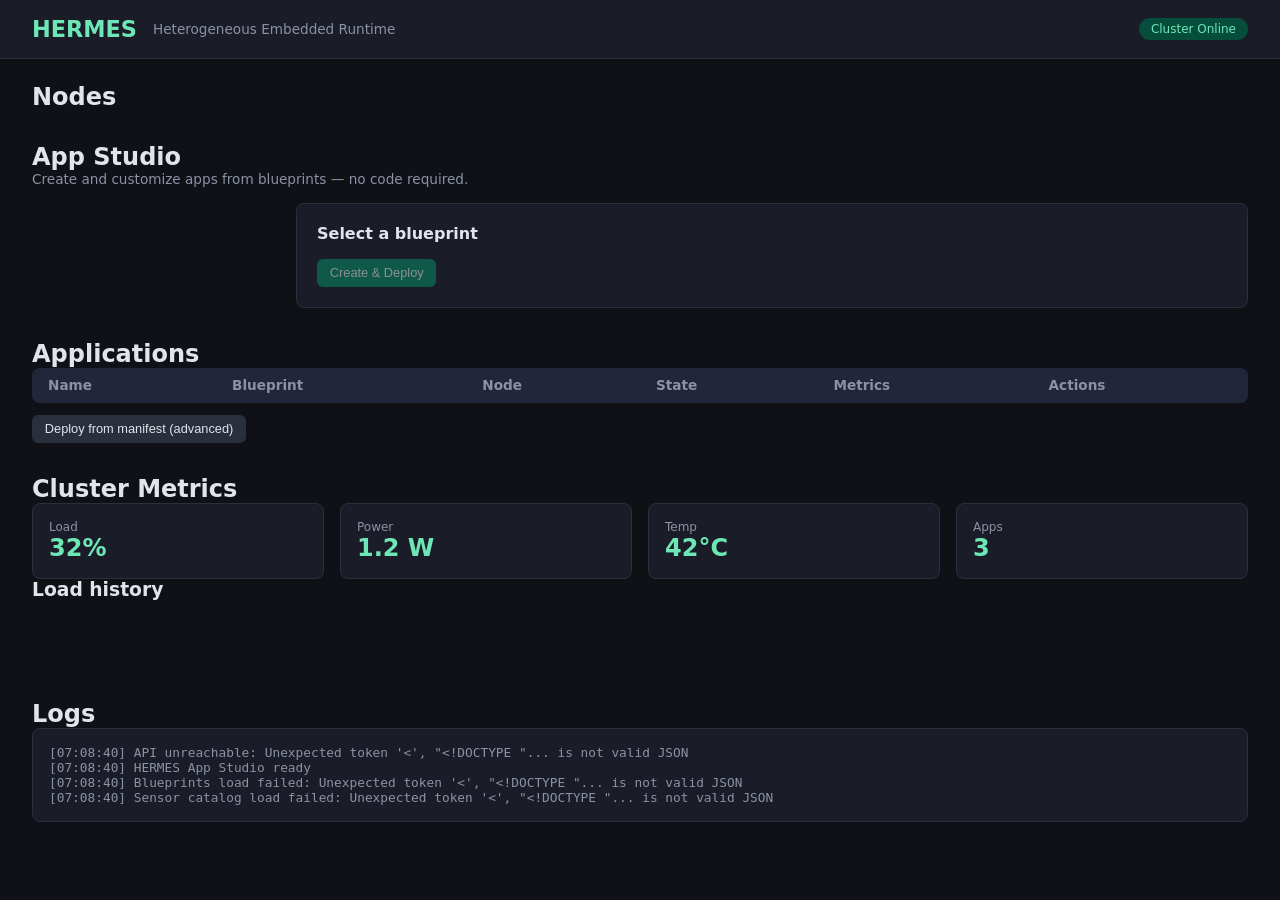
==== dashboard/index.html @ 6b6c9ff7 "Initial commit: HERMES v0.1-alpha distributed MCU runtime platform. 60 MCU targets, 37 sensors, 26 A" ====
<!DOCTYPE html>
<html lang="en">
<head>
  <meta charset="UTF-8">
  <meta name="viewport" content="width=device-width, initial-scale=1.0">
  <title>HERMES Dashboard</title>
  <link rel="stylesheet" href="style.css">
</head>
<body>
  <header>
    <h1>HERMES</h1>
    <span class="subtitle">Heterogeneous Embedded Runtime</span>
    <span id="cluster-status" class="badge online">Cluster Online</span>
  </header>

  <main>
    <section class="nodes">
      <h2>Nodes</h2>
      <div class="grid" id="node-grid"></div>
    </section>

    <section class="studio">
      <h2>App Studio</h2>
      <p class="hint">Create and customize apps from blueprints — no code required.</p>
      <div class="studio-layout">
        <div class="blueprint-list" id="blueprint-list"></div>
        <form class="studio-form" id="studio-form">
          <h3 id="studio-title">Select a blueprint</h3>
          <div id="studio-fields"></div>
          <div class="studio-actions">
            <button type="button" id="btn-create-app" class="primary" disabled>Create &amp; Deploy</button>
          </div>
        </form>
      </div>
    </section>

    <section class="apps">
      <h2>Applications</h2>
      <table id="app-table">
        <thead>
          <tr><th>Name</th><th>Blueprint</th><th>Node</th><th>State</th><th>Metrics</th><th>Actions</th></tr>
        </thead>
        <tbody id="app-body"></tbody>
      </table>
      <button id="btn-deploy" class="secondary">Deploy from manifest (advanced)</button>
    </section>

    <section class="metrics">
      <h2>Cluster Metrics</h2>
      <div class="metric-cards">
        <div class="card"><span class="label">Load</span><span id="m-load" class="value">32%</span></div>
        <div class="card"><span class="label">Power</span><span id="m-power" class="value">1.2 W</span></div>
        <div class="card"><span class="label">Temp</span><span id="m-temp" class="value">42°C</span></div>
        <div class="card"><span class="label">Apps</span><span id="m-apps" class="value">3</span></div>
      </div>
      <h3>Load history</h3>
      <div id="analytics-chart" class="analytics-chart"></div>
    </section>

    <section class="logs">
      <h2>Logs</h2>
      <pre id="log-output"></pre>
    </section>
  </main>

  <div id="config-modal" class="modal hidden">
    <div class="modal-content">
      <h3 id="config-modal-title">Configure App</h3>
      <form id="config-form"></form>
      <div class="modal-actions">
        <button type="button" id="btn-config-cancel" class="secondary">Cancel</button>
        <button type="button" id="btn-config-save" class="primary">Save</button>
      </div>
    </div>
  </div>

  <script src="app.js"></script>
</body>
</html>
---- dashboard/style.css ----
* { box-sizing: border-box; margin: 0; padding: 0; }

body {
  font-family: system-ui, -apple-system, sans-serif;
  background: #0f1117;
  color: #e1e4ea;
  min-height: 100vh;
}

header {
  display: flex;
  align-items: center;
  gap: 1rem;
  padding: 1rem 2rem;
  background: #1a1d27;
  border-bottom: 1px solid #2a2f3d;
}

header h1 { font-size: 1.4rem; color: #6ee7b7; }
.subtitle { color: #8b92a5; font-size: 0.85rem; }
.badge { margin-left: auto; padding: 0.25rem 0.75rem; border-radius: 999px; font-size: 0.75rem; }
.badge.online { background: #064e3b; color: #6ee7b7; }
.badge.warn { background: #78350f; color: #fbbf24; }

main { padding: 1.5rem 2rem; display: flex; flex-direction: column; gap: 2rem; }

.analytics-chart { display: flex; align-items: flex-end; gap: 3px; height: 60px; margin-top: 0.5rem; }
.analytics-chart .bar { display: inline-block; width: 8px; background: #6ee7b7; border-radius: 2px 2px 0 0; min-height: 2px; }

.grid { display: grid; grid-template-columns: repeat(3, 1fr); gap: 1rem; }

.node-card {
  background: #1a1d27;
  border: 1px solid #2a2f3d;
  border-radius: 8px;
  padding: 1rem;
}

.node-card h3 { font-size: 0.95rem; margin-bottom: 0.5rem; }
.node-card .stat { font-size: 0.8rem; color: #8b92a5; line-height: 1.6; }
.node-card.online { border-color: #065f46; }

table { width: 100%; border-collapse: collapse; background: #1a1d27; border-radius: 8px; overflow: hidden; }
th, td { padding: 0.6rem 1rem; text-align: left; font-size: 0.85rem; }
th { background: #22263a; color: #8b92a5; }
tr:not(:last-child) td { border-bottom: 1px solid #2a2f3d; }

.state-running { color: #6ee7b7; }
.state-paused { color: #fbbf24; }
.state-stopped { color: #8b92a5; }

button { cursor: pointer; border: none; border-radius: 6px; padding: 0.4rem 0.8rem; font-size: 0.8rem; }
button.primary { background: #059669; color: white; }
button.secondary { background: #2a2f3d; color: #e1e4ea; margin-top: 0.75rem; }
button.primary:hover { background: #047857; }
button.action { background: #2a2f3d; color: #e1e4ea; margin-right: 0.25rem; }
button.action:hover { background: #3a3f52; }
button:disabled { opacity: 0.5; cursor: not-allowed; }

.hint { color: #8b92a5; font-size: 0.85rem; margin-bottom: 1rem; }

.studio-layout { display: grid; grid-template-columns: 240px 1fr; gap: 1.5rem; }
.blueprint-list {
  display: flex; flex-direction: column; gap: 0.5rem;
  max-height: 420px; overflow-y: auto; padding-right: 0.25rem;
}
.bp-card {
  background: #1a1d27; border: 1px solid #2a2f3d; border-radius: 8px;
  padding: 0.75rem 1rem; cursor: pointer; text-align: left; color: inherit;
}
.bp-card:hover { border-color: #3a3f52; }
.bp-card.active { border-color: #059669; background: #13241f; }
.bp-card strong { display: block; font-size: 0.9rem; }
.bp-card span { font-size: 0.75rem; color: #8b92a5; }

.studio-form {
  background: #1a1d27; border: 1px solid #2a2f3d; border-radius: 8px;
  padding: 1.25rem;
}
.studio-form h3 { margin-bottom: 1rem; font-size: 1rem; }
.field { margin-bottom: 0.85rem; }
.field label { display: block; font-size: 0.8rem; color: #8b92a5; margin-bottom: 0.3rem; }
.field input, .field select {
  width: 100%; padding: 0.5rem 0.65rem; border-radius: 6px;
  border: 1px solid #2a2f3d; background: #0f1117; color: #e1e4ea; font-size: 0.85rem;
}
.field-toggle { display: flex; align-items: center; gap: 0.5rem; }
.sensor-grid {
  display: grid; grid-template-columns: repeat(2, 1fr); gap: 0.35rem 0.75rem;
  max-height: 160px; overflow-y: auto; padding: 0.5rem;
  background: #0f1117; border-radius: 6px; border: 1px solid #2a2f3d;
}
.sensor-opt { font-size: 0.75rem; display: flex; align-items: center; gap: 0.35rem; color: #8b92a5; }
.sensor-opt input { width: auto; }
.studio-actions { margin-top: 1rem; }

.metrics-cell { font-size: 0.75rem; color: #8b92a5; line-height: 1.5; }
.metric-val { color: #6ee7b7; }

.modal {
  position: fixed; inset: 0; background: rgba(0,0,0,0.6);
  display: flex; align-items: center; justify-content: center; z-index: 100;
}
.modal.hidden { display: none; }
.modal-content {
  background: #1a1d27; border: 1px solid #2a2f3d; border-radius: 10px;
  padding: 1.5rem; width: min(480px, 90vw); max-height: 80vh; overflow-y: auto;
}
.modal-actions { display: flex; gap: 0.5rem; justify-content: flex-end; margin-top: 1rem; }

.metric-cards { display: grid; grid-template-columns: repeat(4, 1fr); gap: 1rem; }
.card { background: #1a1d27; border: 1px solid #2a2f3d; border-radius: 8px; padding: 1rem; }
.card .label { display: block; font-size: 0.75rem; color: #8b92a5; }
.card .value { font-size: 1.5rem; font-weight: 600; color: #6ee7b7; }

#log-output {
  background: #1a1d27;
  border: 1px solid #2a2f3d;
  border-radius: 8px;
  padding: 1rem;
  font-size: 0.8rem;
  color: #8b92a5;
  max-height: 200px;
  overflow-y: auto;
}
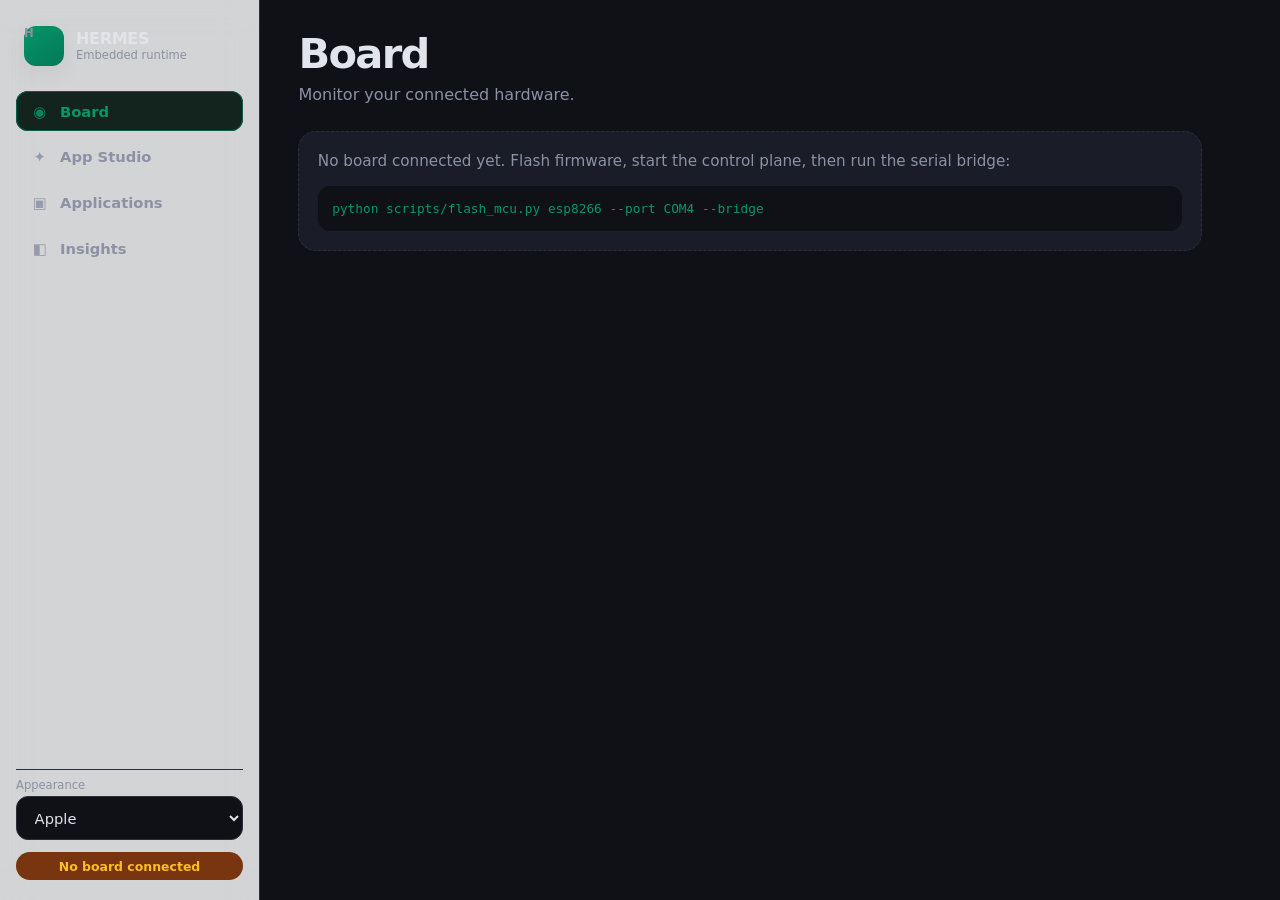
==== commit 9df448aa: "Add ESP8266 Tasmota parity, dashboard redesign, mesh sensors, and 51-app catalog. Ship on-board HTTP" ====
--- a/dashboard/index.html
+++ b/dashboard/index.html
@@ -2,74 +2,146 @@
 <html lang="en">
 <head>
   <meta charset="UTF-8">
-  <meta name="viewport" content="width=device-width, initial-scale=1.0">
-  <title>HERMES Dashboard</title>
+  <meta name="viewport" content="width=device-width, initial-scale=1.0, viewport-fit=cover">
+  <title>HERMES</title>
+  <link rel="stylesheet" href="themes.css">
   <link rel="stylesheet" href="style.css">
+  <script>
+    (function(){var t=localStorage.getItem('hermes_theme')||'apple';document.documentElement.setAttribute('data-theme',t);})();
+  </script>
+  <script src="themes.js"></script>
 </head>
 <body>
-  <header>
-    <h1>HERMES</h1>
-    <span class="subtitle">Heterogeneous Embedded Runtime</span>
-    <span id="cluster-status" class="badge online">Cluster Online</span>
-  </header>
+  <div class="shell">
+    <aside class="sidebar">
+      <div class="brand">
+        <span class="brand-mark">H</span>
+        <div>
+          <strong>HERMES</strong>
+          <span>Embedded runtime</span>
+        </div>
+      </div>
+      <nav class="nav" aria-label="Main">
+        <button type="button" class="nav-item active" data-view="board">
+          <span class="nav-icon">◉</span> Board
+        </button>
+        <button type="button" class="nav-item" data-view="studio">
+          <span class="nav-icon">✦</span> App Studio
+        </button>
+        <button type="button" class="nav-item" data-view="apps">
+          <span class="nav-icon">▣</span> Applications
+        </button>
+        <button type="button" class="nav-item" data-view="insights">
+          <span class="nav-icon">◧</span> Insights
+        </button>
+      </nav>
+      <div class="sidebar-foot">
+        <label class="theme-picker" for="theme-select">
+          <span>Appearance</span>
+          <select id="theme-select" aria-label="Dashboard theme"></select>
+        </label>
+        <span id="cluster-status" class="status-chip warn">No board connected</span>
+      </div>
+    </aside>
 
-  <main>
-    <section class="nodes">
-      <h2>Nodes</h2>
-      <div class="grid" id="node-grid"></div>
-    </section>
+    <main class="content">
+      <section id="view-board" class="view active">
+        <header class="view-header">
+          <h1 id="nodes-heading">Board</h1>
+          <p id="header-subtitle" class="view-lead">Monitor your connected hardware.</p>
+        </header>
 
-    <section class="studio">
-      <h2>App Studio</h2>
-      <p class="hint">Create and customize apps from blueprints — no code required.</p>
-      <div class="studio-layout">
-        <div class="blueprint-list" id="blueprint-list"></div>
-        <form class="studio-form" id="studio-form">
-          <h3 id="studio-title">Select a blueprint</h3>
-          <div id="studio-fields"></div>
-          <div class="studio-actions">
-            <button type="button" id="btn-create-app" class="primary" disabled>Create &amp; Deploy</button>
+        <div id="board-hero" class="board-hero hidden">
+          <div class="board-hero-main">
+            <p class="eyebrow">Connected board</p>
+            <h2 id="board-name">—</h2>
+            <p class="board-meta"><span id="board-type">—</span> · <span id="board-status" class="status-chip">—</span></p>
           </div>
-        </form>
-      </div>
-    </section>
+          <div class="board-stats">
+            <div class="metric-tile"><span class="label">CPU</span><span id="board-cpu" class="value">—</span></div>
+            <div class="metric-tile"><span class="label">RAM</span><span id="board-ram" class="value">—</span></div>
+            <div class="metric-tile"><span class="label">Temp</span><span id="board-temp" class="value">—</span></div>
+            <div class="metric-tile"><span class="label">Power</span><span id="board-power" class="value">—</span></div>
+          </div>
+        </div>
 
-    <section class="apps">
-      <h2>Applications</h2>
-      <table id="app-table">
-        <thead>
-          <tr><th>Name</th><th>Blueprint</th><th>Node</th><th>State</th><th>Metrics</th><th>Actions</th></tr>
-        </thead>
-        <tbody id="app-body"></tbody>
-      </table>
-      <button id="btn-deploy" class="secondary">Deploy from manifest (advanced)</button>
-    </section>
+        <p id="no-board-hint" class="empty-state">
+          No board connected yet. Flash firmware, start the control plane, then run the serial bridge:
+          <code>python scripts/flash_mcu.py esp8266 --port COM4 --bridge</code>
+        </p>
 
-    <section class="metrics">
-      <h2>Cluster Metrics</h2>
-      <div class="metric-cards">
-        <div class="card"><span class="label">Load</span><span id="m-load" class="value">32%</span></div>
-        <div class="card"><span class="label">Power</span><span id="m-power" class="value">1.2 W</span></div>
-        <div class="card"><span class="label">Temp</span><span id="m-temp" class="value">42°C</span></div>
-        <div class="card"><span class="label">Apps</span><span id="m-apps" class="value">3</span></div>
-      </div>
-      <h3>Load history</h3>
-      <div id="analytics-chart" class="analytics-chart"></div>
-    </section>
+        <div id="node-grid-section">
+          <div class="node-grid" id="node-grid"></div>
+        </div>
+        <div id="mesh-panel" class="group-card hidden"></div>
+      </section>
 
-    <section class="logs">
-      <h2>Logs</h2>
-      <pre id="log-output"></pre>
-    </section>
-  </main>
+      <section id="view-studio" class="view">
+        <header class="view-header">
+          <h1>App Studio</h1>
+          <p class="view-lead">Choose a blueprint, customize every field, then deploy.</p>
+        </header>
+        <div class="studio-shell">
+          <aside class="blueprint-rail" id="blueprint-list" aria-label="Blueprints"></aside>
+          <div class="studio-sheet">
+            <div class="studio-sheet-head">
+              <h2 id="studio-title">Select a blueprint</h2>
+              <p id="studio-hint" class="view-lead">Pick a template on the left to begin.</p>
+            </div>
+            <div id="studio-metrics" class="studio-metrics hidden"></div>
+            <form class="studio-form" id="studio-form" onsubmit="return false">
+              <div id="studio-fields" class="field-stack"></div>
+              <div class="studio-actions">
+                <button type="button" id="btn-create-app" class="btn btn-primary" disabled>Create &amp; Deploy</button>
+              </div>
+            </form>
+          </div>
+        </div>
+      </section>
 
-  <div id="config-modal" class="modal hidden">
-    <div class="modal-content">
-      <h3 id="config-modal-title">Configure App</h3>
-      <form id="config-form"></form>
+      <section id="view-apps" class="view">
+        <header class="view-header">
+          <h1>Applications</h1>
+          <p class="view-lead">Installed apps running on your boards.</p>
+        </header>
+        <div id="apps-section">
+          <div id="app-list" class="app-list"></div>
+          <button id="btn-deploy" class="btn btn-secondary" type="button">Deploy from manifest</button>
+        </div>
+      </section>
+
+      <section id="view-insights" class="view">
+        <header class="view-header">
+          <h1 id="metrics-heading">Insights</h1>
+          <p class="view-lead">Cluster load, power, and activity.</p>
+        </header>
+        <div class="metric-grid">
+          <div class="metric-tile large"><span class="label">Load</span><span id="m-load" class="value">0%</span></div>
+          <div class="metric-tile large"><span class="label">Power</span><span id="m-power" class="value">0 W</span></div>
+          <div class="metric-tile large"><span class="label">Temp</span><span id="m-temp" class="value">—</span></div>
+          <div class="metric-tile large"><span class="label">Apps</span><span id="m-apps" class="value">0</span></div>
+        </div>
+        <div class="group-card">
+          <h3 class="group-title">Load history</h3>
+          <div id="analytics-chart" class="analytics-chart"></div>
+        </div>
+        <div class="group-card">
+          <h3 class="group-title">Activity</h3>
+          <pre id="log-output" class="log-stream"></pre>
+        </div>
+      </section>
+    </main>
+  </div>
+
+  <div id="toast" class="toast hidden" role="status" aria-live="polite"></div>
+
+  <div id="config-modal" class="modal hidden" role="dialog" aria-modal="true">
+    <div class="modal-sheet">
+      <h3 id="config-modal-title">Customize App</h3>
+      <form id="config-form" class="field-stack"></form>
       <div class="modal-actions">
-        <button type="button" id="btn-config-cancel" class="secondary">Cancel</button>
-        <button type="button" id="btn-config-save" class="primary">Save</button>
+        <button type="button" id="btn-config-cancel" class="btn btn-secondary">Cancel</button>
+        <button type="button" id="btn-config-save" class="btn btn-primary">Save</button>
       </div>
     </div>
   </div>
--- a/dashboard/themes.css
+++ b/dashboard/themes.css
@@ -0,0 +1,222 @@
+/* HERMES dashboard themes — set via html[data-theme] */
+
+:root {
+  --hero-grad-start: transparent;
+  --focus-ring: rgba(0, 122, 255, 0.18);
+  --shadow-soft: 0 10px 30px rgba(0, 0, 0, 0.08);
+  --shadow-modal: 0 18px 50px rgba(0, 0, 0, 0.18);
+}
+
+[data-theme="apple"] {
+  --bg: #f2f2f7;
+  --bg-elevated: #ffffff;
+  --bg-input: #ffffff;
+  --bg-header: #ffffff;
+  --bg-table-head: #f2f2f7;
+  --sidebar-bg: rgba(255, 255, 255, 0.82);
+  --border: #d1d1d6;
+  --border-hover: #c7c7cc;
+  --text: #1c1c1e;
+  --text-muted: #8e8e93;
+  --accent: #007aff;
+  --accent-strong: #007aff;
+  --accent-hover: #0056cc;
+  --accent-bg: #e8f2ff;
+  --accent-border: #b3d7ff;
+  --badge-online-bg: #e8f8ef;
+  --badge-warn-bg: #fff4e5;
+  --badge-warn-text: #ff9500;
+  --state-paused: #ff9500;
+  --bar: #007aff;
+  --hero-grad-start: #ffffff;
+  --hero-grad-end: #eef4ff;
+  --overlay: rgba(0, 0, 0, 0.28);
+  --stat-overlay: rgba(0, 0, 0, 0.03);
+  --primary-fg: #ffffff;
+  --focus-ring: rgba(0, 122, 255, 0.18);
+  --shadow-soft: 0 8px 24px rgba(0, 0, 0, 0.06);
+  --shadow-modal: 0 20px 60px rgba(0, 0, 0, 0.16);
+}
+
+:root,
+[data-theme="midnight"] {
+  --bg: #0f1117;
+  --bg-elevated: #1a1d27;
+  --bg-input: #0f1117;
+  --bg-header: #1a1d27;
+  --bg-table-head: #22263a;
+  --border: #2a2f3d;
+  --border-hover: #3a3f52;
+  --text: #e1e4ea;
+  --text-muted: #8b92a5;
+  --accent: #6ee7b7;
+  --accent-strong: #059669;
+  --accent-hover: #047857;
+  --accent-bg: #13241f;
+  --accent-border: #065f46;
+  --badge-online-bg: #064e3b;
+  --badge-warn-bg: #78350f;
+  --badge-warn-text: #fbbf24;
+  --state-paused: #fbbf24;
+  --bar: #6ee7b7;
+  --hero-grad-end: #13241f;
+  --overlay: rgba(0, 0, 0, 0.6);
+  --stat-overlay: rgba(0, 0, 0, 0.2);
+  --primary-fg: #ffffff;
+}
+
+[data-theme="ocean"] {
+  --bg: #0a1628;
+  --bg-elevated: #112240;
+  --bg-input: #0a1628;
+  --bg-header: #0d1b33;
+  --bg-table-head: #152a4a;
+  --border: #1e3a5f;
+  --border-hover: #2a5080;
+  --text: #e0f2fe;
+  --text-muted: #7dd3fc;
+  --accent: #38bdf8;
+  --accent-strong: #0284c7;
+  --accent-hover: #0369a1;
+  --accent-bg: #0c2d4a;
+  --accent-border: #0369a1;
+  --badge-online-bg: #0c4a6e;
+  --badge-warn-bg: #713f12;
+  --badge-warn-text: #fcd34d;
+  --state-paused: #fcd34d;
+  --bar: #38bdf8;
+  --hero-grad-end: #0c2d4a;
+  --overlay: rgba(2, 12, 27, 0.75);
+  --stat-overlay: rgba(0, 0, 0, 0.25);
+  --primary-fg: #ffffff;
+}
+
+[data-theme="sunset"] {
+  --bg: #1a0f14;
+  --bg-elevated: #26161c;
+  --bg-input: #1a0f14;
+  --bg-header: #2a1820;
+  --bg-table-head: #3d222c;
+  --border: #4a2c38;
+  --border-hover: #6b3d4f;
+  --text: #fce7f3;
+  --text-muted: #f9a8d4;
+  --accent: #fb923c;
+  --accent-strong: #ea580c;
+  --accent-hover: #c2410c;
+  --accent-bg: #3d1f0f;
+  --accent-border: #c2410c;
+  --badge-online-bg: #7c2d12;
+  --badge-warn-bg: #78350f;
+  --badge-warn-text: #fde68a;
+  --state-paused: #fde68a;
+  --bar: #fb923c;
+  --hero-grad-end: #3d1f0f;
+  --overlay: rgba(26, 15, 20, 0.8);
+  --stat-overlay: rgba(0, 0, 0, 0.3);
+  --primary-fg: #ffffff;
+}
+
+[data-theme="forest"] {
+  --bg: #0c1410;
+  --bg-elevated: #152019;
+  --bg-input: #0c1410;
+  --bg-header: #121c16;
+  --bg-table-head: #1a2e22;
+  --border: #243d2e;
+  --border-hover: #355a44;
+  --text: #d1fae5;
+  --text-muted: #86efac;
+  --accent: #4ade80;
+  --accent-strong: #16a34a;
+  --accent-hover: #15803d;
+  --accent-bg: #14532d;
+  --accent-border: #166534;
+  --badge-online-bg: #14532d;
+  --badge-warn-bg: #713f12;
+  --badge-warn-text: #fde047;
+  --state-paused: #fde047;
+  --bar: #4ade80;
+  --hero-grad-end: #14532d;
+  --overlay: rgba(12, 20, 16, 0.75);
+  --stat-overlay: rgba(0, 0, 0, 0.25);
+  --primary-fg: #052e16;
+}
+
+[data-theme="slate"] {
+  --bg: #111118;
+  --bg-elevated: #1c1c28;
+  --bg-input: #111118;
+  --bg-header: #18182a;
+  --bg-table-head: #252538;
+  --border: #33334a;
+  --border-hover: #4a4a66;
+  --text: #ede9fe;
+  --text-muted: #a5b4fc;
+  --accent: #a78bfa;
+  --accent-strong: #7c3aed;
+  --accent-hover: #6d28d9;
+  --accent-bg: #2e1065;
+  --accent-border: #6d28d9;
+  --badge-online-bg: #4c1d95;
+  --badge-warn-bg: #713f12;
+  --badge-warn-text: #fcd34d;
+  --state-paused: #fcd34d;
+  --bar: #a78bfa;
+  --hero-grad-end: #2e1065;
+  --overlay: rgba(17, 17, 24, 0.8);
+  --stat-overlay: rgba(0, 0, 0, 0.3);
+  --primary-fg: #ffffff;
+}
+
+[data-theme="light"] {
+  --bg: #f4f6f9;
+  --bg-elevated: #ffffff;
+  --bg-input: #ffffff;
+  --bg-header: #ffffff;
+  --bg-table-head: #eef1f6;
+  --border: #d8dee9;
+  --border-hover: #b8c0cc;
+  --text: #1a1d27;
+  --text-muted: #5c6578;
+  --accent: #047857;
+  --accent-strong: #059669;
+  --accent-hover: #065f46;
+  --accent-bg: #ecfdf5;
+  --accent-border: #6ee7b7;
+  --badge-online-bg: #d1fae5;
+  --badge-warn-bg: #fef3c7;
+  --badge-warn-text: #b45309;
+  --state-paused: #b45309;
+  --bar: #059669;
+  --hero-grad-end: #ecfdf5;
+  --overlay: rgba(15, 17, 23, 0.45);
+  --stat-overlay: rgba(0, 0, 0, 0.04);
+  --primary-fg: #ffffff;
+}
+
+[data-theme="contrast"] {
+  --bg: #000000;
+  --bg-elevated: #0a0a0a;
+  --bg-input: #000000;
+  --bg-header: #0a0a0a;
+  --bg-table-head: #1a1a1a;
+  --border: #ffffff;
+  --border-hover: #ffff00;
+  --text: #ffffff;
+  --text-muted: #cccccc;
+  --accent: #ffff00;
+  --accent-strong: #ffff00;
+  --accent-hover: #e6e600;
+  --accent-bg: #1a1a00;
+  --accent-border: #ffff00;
+  --badge-online-bg: #003300;
+  --badge-warn-bg: #442200;
+  --badge-warn-text: #ff9900;
+  --state-paused: #ff9900;
+  --bar: #00ff00;
+  --hero-grad-end: #1a1a00;
+  --overlay: rgba(0, 0, 0, 0.85);
+  --stat-overlay: rgba(255, 255, 255, 0.08);
+  --primary-fg: #000000;
+}
--- a/dashboard/style.css
+++ b/dashboard/style.css
@@ -1,125 +1,664 @@
 * { box-sizing: border-box; margin: 0; padding: 0; }
 
 body {
-  font-family: system-ui, -apple-system, sans-serif;
-  background: #0f1117;
-  color: #e1e4ea;
+  font-family: -apple-system, BlinkMacSystemFont, "SF Pro Text", "SF Pro Display", "Segoe UI", system-ui, sans-serif;
+  background: var(--bg);
+  color: var(--text);
   min-height: 100vh;
-}
-
-header {
-  display: flex;
-  align-items: center;
+  -webkit-font-smoothing: antialiased;
+  text-rendering: optimizeLegibility;
+}
+
+.shell {
+  display: grid;
+  grid-template-columns: 260px 1fr;
+  min-height: 100vh;
+}
+
+.sidebar {
+  position: sticky;
+  top: 0;
+  height: 100vh;
+  display: flex;
+  flex-direction: column;
+  gap: 1.25rem;
+  padding: 1.25rem 1rem;
+  background: var(--sidebar-bg, var(--bg-elevated));
+  border-right: 1px solid var(--border);
+  backdrop-filter: blur(20px);
+}
+
+.brand {
+  display: flex;
+  align-items: center;
+  gap: 0.75rem;
+  padding: 0.35rem 0.5rem;
+}
+
+.brand-mark {
+  width: 40px;
+  height: 40px;
+  border-radius: 12px;
+  display: grid;
+  place-items: center;
+  font-weight: 800;
+  font-size: 1.1rem;
+  color: var(--primary-fg);
+  background: linear-gradient(145deg, var(--accent-strong), var(--accent-hover));
+  box-shadow: var(--shadow-soft);
+}
+
+.brand strong {
+  display: block;
+  font-size: 1rem;
+  letter-spacing: -0.02em;
+}
+
+.brand span {
+  display: block;
+  font-size: 0.72rem;
+  color: var(--text-muted);
+}
+
+.nav {
+  display: flex;
+  flex-direction: column;
+  gap: 0.35rem;
+  flex: 1;
+}
+
+.nav-item {
+  display: flex;
+  align-items: center;
+  gap: 0.65rem;
+  width: 100%;
+  border: none;
+  background: transparent;
+  color: var(--text-muted);
+  font: inherit;
+  font-size: 0.92rem;
+  font-weight: 600;
+  text-align: left;
+  padding: 0.72rem 0.85rem;
+  border-radius: 12px;
+  cursor: pointer;
+  transition: background 0.15s ease, color 0.15s ease;
+}
+
+.nav-item:hover { background: var(--bg-input); color: var(--text); }
+
+.nav-item.active {
+  background: var(--accent-bg);
+  color: var(--accent-strong);
+  box-shadow: inset 0 0 0 1px var(--accent-border);
+}
+
+.nav-icon {
+  width: 1.25rem;
+  text-align: center;
+  opacity: 0.85;
+}
+
+.sidebar-foot {
+  display: flex;
+  flex-direction: column;
+  gap: 0.75rem;
+  padding-top: 0.5rem;
+  border-top: 1px solid var(--border);
+}
+
+.content {
+  padding: 2rem clamp(1.25rem, 3vw, 2.5rem) 3rem;
+  max-width: 980px;
+}
+
+.view { display: none; animation: fadeIn 0.22s ease; }
+.view.active { display: block; }
+
+@keyframes fadeIn {
+  from { opacity: 0; transform: translateY(6px); }
+  to { opacity: 1; transform: translateY(0); }
+}
+
+.view-header { margin-bottom: 1.5rem; }
+
+.view-header h1 {
+  font-size: clamp(2rem, 4vw, 2.6rem);
+  font-weight: 700;
+  letter-spacing: -0.04em;
+  line-height: 1.05;
+}
+
+.view-lead {
+  margin-top: 0.45rem;
+  color: var(--text-muted);
+  font-size: 1rem;
+  line-height: 1.5;
+  max-width: 42rem;
+}
+
+.eyebrow {
+  font-size: 0.72rem;
+  font-weight: 600;
+  letter-spacing: 0.08em;
+  text-transform: uppercase;
+  color: var(--text-muted);
+}
+
+.theme-picker {
+  display: flex;
+  flex-direction: column;
+  gap: 0.25rem;
+  font-size: 0.72rem;
+  color: var(--text-muted);
+}
+
+.theme-picker select,
+.field input,
+.field select,
+.field textarea {
+  width: 100%;
+  padding: 0.72rem 0.85rem;
+  border-radius: 12px;
+  border: 1px solid var(--border);
+  background: var(--bg-input);
+  color: var(--text);
+  font: inherit;
+  font-size: 0.92rem;
+  transition: border-color 0.2s ease, box-shadow 0.2s ease;
+}
+
+.theme-picker select:focus,
+.field input:focus,
+.field select:focus,
+.field textarea:focus {
+  outline: none;
+  border-color: var(--accent-strong);
+  box-shadow: 0 0 0 4px var(--focus-ring);
+}
+
+.status-chip {
+  display: inline-flex;
+  align-items: center;
+  justify-content: center;
+  padding: 0.4rem 0.75rem;
+  border-radius: 999px;
+  font-size: 0.78rem;
+  font-weight: 600;
+  background: var(--border);
+  color: var(--text-muted);
+}
+
+.status-chip.online {
+  background: var(--badge-online-bg);
+  color: var(--accent-strong);
+}
+
+.status-chip.warn {
+  background: var(--badge-warn-bg);
+  color: var(--badge-warn-text);
+}
+
+.hidden { display: none !important; }
+
+.board-hero {
+  display: grid;
+  grid-template-columns: 1.2fr 1fr;
   gap: 1rem;
-  padding: 1rem 2rem;
-  background: #1a1d27;
-  border-bottom: 1px solid #2a2f3d;
-}
-
-header h1 { font-size: 1.4rem; color: #6ee7b7; }
-.subtitle { color: #8b92a5; font-size: 0.85rem; }
-.badge { margin-left: auto; padding: 0.25rem 0.75rem; border-radius: 999px; font-size: 0.75rem; }
-.badge.online { background: #064e3b; color: #6ee7b7; }
-.badge.warn { background: #78350f; color: #fbbf24; }
-
-main { padding: 1.5rem 2rem; display: flex; flex-direction: column; gap: 2rem; }
-
-.analytics-chart { display: flex; align-items: flex-end; gap: 3px; height: 60px; margin-top: 0.5rem; }
-.analytics-chart .bar { display: inline-block; width: 8px; background: #6ee7b7; border-radius: 2px 2px 0 0; min-height: 2px; }
-
-.grid { display: grid; grid-template-columns: repeat(3, 1fr); gap: 1rem; }
-
-.node-card {
-  background: #1a1d27;
-  border: 1px solid #2a2f3d;
-  border-radius: 8px;
+  background: linear-gradient(160deg, var(--hero-grad-start) 0%, var(--hero-grad-end) 100%);
+  border: 1px solid var(--accent-border);
+  border-radius: 22px;
+  padding: 1.35rem;
+  margin-bottom: 1.25rem;
+  box-shadow: var(--shadow-soft);
+}
+
+.board-hero.family-espressif { border-color: #ff9f0a55; }
+.board-hero.family-stm32 { border-color: #0a84ff55; }
+.board-hero.family-nordic { border-color: #64d2ff55; }
+
+.board-hero h2 {
+  font-size: 1.85rem;
+  letter-spacing: -0.03em;
+  margin-top: 0.2rem;
+}
+
+.board-meta {
+  margin-top: 0.35rem;
+  color: var(--text-muted);
+  font-size: 0.9rem;
+}
+
+.board-stats,
+.metric-grid,
+.node-grid {
+  display: grid;
+  gap: 0.75rem;
+}
+
+.board-stats { grid-template-columns: repeat(2, minmax(0, 1fr)); }
+.metric-grid { grid-template-columns: repeat(4, minmax(0, 1fr)); margin-bottom: 1rem; }
+.node-grid { grid-template-columns: repeat(auto-fit, minmax(220px, 1fr)); }
+
+.metric-tile,
+.node-card,
+.group-card {
+  background: var(--bg-elevated);
+  border: 1px solid var(--border);
+  border-radius: 18px;
   padding: 1rem;
-}
-
-.node-card h3 { font-size: 0.95rem; margin-bottom: 0.5rem; }
-.node-card .stat { font-size: 0.8rem; color: #8b92a5; line-height: 1.6; }
-.node-card.online { border-color: #065f46; }
-
-table { width: 100%; border-collapse: collapse; background: #1a1d27; border-radius: 8px; overflow: hidden; }
-th, td { padding: 0.6rem 1rem; text-align: left; font-size: 0.85rem; }
-th { background: #22263a; color: #8b92a5; }
-tr:not(:last-child) td { border-bottom: 1px solid #2a2f3d; }
-
-.state-running { color: #6ee7b7; }
-.state-paused { color: #fbbf24; }
-.state-stopped { color: #8b92a5; }
-
-button { cursor: pointer; border: none; border-radius: 6px; padding: 0.4rem 0.8rem; font-size: 0.8rem; }
-button.primary { background: #059669; color: white; }
-button.secondary { background: #2a2f3d; color: #e1e4ea; margin-top: 0.75rem; }
-button.primary:hover { background: #047857; }
-button.action { background: #2a2f3d; color: #e1e4ea; margin-right: 0.25rem; }
-button.action:hover { background: #3a3f52; }
-button:disabled { opacity: 0.5; cursor: not-allowed; }
-
-.hint { color: #8b92a5; font-size: 0.85rem; margin-bottom: 1rem; }
-
-.studio-layout { display: grid; grid-template-columns: 240px 1fr; gap: 1.5rem; }
-.blueprint-list {
-  display: flex; flex-direction: column; gap: 0.5rem;
-  max-height: 420px; overflow-y: auto; padding-right: 0.25rem;
-}
+  box-shadow: var(--shadow-soft);
+}
+
+.metric-tile {
+  background: var(--stat-overlay);
+}
+
+.metric-tile .label,
+.node-card .stat {
+  display: block;
+  font-size: 0.72rem;
+  color: var(--text-muted);
+  margin-bottom: 0.25rem;
+}
+
+.metric-tile .value {
+  font-size: 1.35rem;
+  font-weight: 700;
+  letter-spacing: -0.03em;
+}
+
+.metric-tile.large .value {
+  font-size: 1.75rem;
+  color: var(--accent-strong);
+}
+
+.node-card h3 {
+  font-size: 1rem;
+  font-weight: 600;
+  margin-bottom: 0.45rem;
+}
+
+.node-card.online { border-color: var(--accent-border); }
+
+.group-card { margin-top: 1rem; }
+
+.field-group { margin-bottom: 1.1rem; }
+.field-group .group-title { margin-bottom: 0.55rem; }
+.mesh-live { display: flex; flex-direction: column; gap: 0.45rem; }
+.mesh-live-row {
+  padding: 0.7rem 0.85rem;
+  border-radius: 14px;
+  background: var(--bg-input);
+  border: 1px solid var(--border);
+  font-size: 0.84rem;
+}
+.mesh-live-row .hint { display: block; margin-top: 0.2rem; font-size: 0.76rem; color: var(--text-muted); }
+
+.group-title {
+  font-size: 0.82rem;
+  font-weight: 700;
+  color: var(--text-muted);
+  text-transform: uppercase;
+  letter-spacing: 0.06em;
+  margin-bottom: 0.75rem;
+}
+
+.empty-state {
+  color: var(--text-muted);
+  font-size: 0.95rem;
+  line-height: 1.55;
+  padding: 1.15rem;
+  border-radius: 18px;
+  background: var(--bg-elevated);
+  border: 1px dashed var(--border);
+  margin-bottom: 1rem;
+}
+
+.empty-state code {
+  display: block;
+  margin-top: 0.75rem;
+  padding: 0.8rem 0.9rem;
+  border-radius: 12px;
+  background: var(--bg-input);
+  color: var(--accent-strong);
+  font-size: 0.8rem;
+  overflow-x: auto;
+}
+
+.studio-shell {
+  display: grid;
+  grid-template-columns: minmax(220px, 280px) 1fr;
+  gap: 1rem;
+}
+
+.blueprint-rail {
+  display: flex;
+  flex-direction: column;
+  gap: 0.55rem;
+  max-height: 560px;
+  overflow: auto;
+}
+
 .bp-card {
-  background: #1a1d27; border: 1px solid #2a2f3d; border-radius: 8px;
-  padding: 0.75rem 1rem; cursor: pointer; text-align: left; color: inherit;
-}
-.bp-card:hover { border-color: #3a3f52; }
-.bp-card.active { border-color: #059669; background: #13241f; }
-.bp-card strong { display: block; font-size: 0.9rem; }
-.bp-card span { font-size: 0.75rem; color: #8b92a5; }
-
-.studio-form {
-  background: #1a1d27; border: 1px solid #2a2f3d; border-radius: 8px;
+  text-align: left;
+  background: var(--bg-elevated);
+  border: 1px solid var(--border);
+  border-radius: 16px;
+  padding: 0.95rem 1rem;
+  cursor: pointer;
+  color: inherit;
+  transition: transform 0.15s ease, border-color 0.15s ease, background 0.15s ease;
+  box-shadow: var(--shadow-soft);
+}
+
+.bp-card:hover {
+  transform: translateY(-1px);
+  border-color: var(--border-hover);
+}
+
+.bp-card.active {
+  border-color: var(--accent-strong);
+  background: var(--accent-bg);
+  box-shadow: inset 0 0 0 1px var(--accent-border);
+}
+
+.bp-card strong {
+  display: block;
+  font-size: 0.95rem;
+  font-weight: 600;
+  margin-bottom: 0.2rem;
+}
+
+.bp-card span {
+  display: block;
+  font-size: 0.78rem;
+  color: var(--text-muted);
+  line-height: 1.4;
+}
+
+.studio-sheet {
+  background: var(--bg-elevated);
+  border: 1px solid var(--border);
+  border-radius: 22px;
   padding: 1.25rem;
-}
-.studio-form h3 { margin-bottom: 1rem; font-size: 1rem; }
-.field { margin-bottom: 0.85rem; }
-.field label { display: block; font-size: 0.8rem; color: #8b92a5; margin-bottom: 0.3rem; }
-.field input, .field select {
-  width: 100%; padding: 0.5rem 0.65rem; border-radius: 6px;
-  border: 1px solid #2a2f3d; background: #0f1117; color: #e1e4ea; font-size: 0.85rem;
-}
-.field-toggle { display: flex; align-items: center; gap: 0.5rem; }
+  box-shadow: var(--shadow-soft);
+}
+
+.studio-sheet-head h2 {
+  font-size: 1.35rem;
+  font-weight: 700;
+  letter-spacing: -0.03em;
+}
+
+.field-stack { display: flex; flex-direction: column; gap: 0.85rem; }
+
+.field label {
+  display: block;
+  font-size: 0.8rem;
+  font-weight: 600;
+  color: var(--text-muted);
+  margin-bottom: 0.35rem;
+}
+
+.field textarea {
+  resize: vertical;
+  min-height: 5rem;
+  font-family: inherit;
+}
+
+.field-toggle {
+  display: flex;
+  align-items: center;
+  gap: 0.65rem;
+  padding: 0.85rem 0.95rem;
+  border-radius: 14px;
+  background: var(--bg-input);
+  border: 1px solid var(--border);
+}
+
+.field-toggle input { width: auto; }
+
 .sensor-grid {
-  display: grid; grid-template-columns: repeat(2, 1fr); gap: 0.35rem 0.75rem;
-  max-height: 160px; overflow-y: auto; padding: 0.5rem;
-  background: #0f1117; border-radius: 6px; border: 1px solid #2a2f3d;
-}
-.sensor-opt { font-size: 0.75rem; display: flex; align-items: center; gap: 0.35rem; color: #8b92a5; }
+  display: grid;
+  grid-template-columns: repeat(2, minmax(0, 1fr));
+  gap: 0.45rem 0.75rem;
+  max-height: 200px;
+  overflow: auto;
+  padding: 0.75rem;
+  border-radius: 14px;
+  background: var(--bg-input);
+  border: 1px solid var(--border);
+}
+
+.sensor-opt {
+  display: flex;
+  align-items: center;
+  gap: 0.45rem;
+  font-size: 0.82rem;
+  color: var(--text-muted);
+}
+
 .sensor-opt input { width: auto; }
-.studio-actions { margin-top: 1rem; }
-
-.metrics-cell { font-size: 0.75rem; color: #8b92a5; line-height: 1.5; }
-.metric-val { color: #6ee7b7; }
-
-.modal {
-  position: fixed; inset: 0; background: rgba(0,0,0,0.6);
-  display: flex; align-items: center; justify-content: center; z-index: 100;
-}
-.modal.hidden { display: none; }
-.modal-content {
-  background: #1a1d27; border: 1px solid #2a2f3d; border-radius: 10px;
-  padding: 1.5rem; width: min(480px, 90vw); max-height: 80vh; overflow-y: auto;
-}
-.modal-actions { display: flex; gap: 0.5rem; justify-content: flex-end; margin-top: 1rem; }
-
-.metric-cards { display: grid; grid-template-columns: repeat(4, 1fr); gap: 1rem; }
-.card { background: #1a1d27; border: 1px solid #2a2f3d; border-radius: 8px; padding: 1rem; }
-.card .label { display: block; font-size: 0.75rem; color: #8b92a5; }
-.card .value { font-size: 1.5rem; font-weight: 600; color: #6ee7b7; }
-
-#log-output {
-  background: #1a1d27;
-  border: 1px solid #2a2f3d;
-  border-radius: 8px;
+
+.studio-metrics { margin: 0.85rem 0; }
+
+.metric-chip {
+  display: inline-flex;
+  align-items: center;
+  margin: 0.15rem 0.35rem 0.15rem 0;
+  padding: 0.35rem 0.7rem;
+  border-radius: 999px;
+  font-size: 0.74rem;
+  font-weight: 600;
+  background: var(--accent-bg);
+  color: var(--accent-strong);
+  border: 1px solid var(--accent-border);
+}
+
+.studio-actions,
+.modal-actions {
+  display: flex;
+  gap: 0.65rem;
+  justify-content: flex-end;
+  margin-top: 1.25rem;
+}
+
+.btn {
+  cursor: pointer;
+  border: none;
+  border-radius: 999px;
+  padding: 0.75rem 1.2rem;
+  font: inherit;
+  font-size: 0.92rem;
+  font-weight: 600;
+  transition: transform 0.15s ease, opacity 0.15s ease, background 0.15s ease;
+}
+
+.btn:active { transform: scale(0.98); }
+.btn:disabled { opacity: 0.45; cursor: not-allowed; }
+
+.btn-primary {
+  background: var(--accent-strong);
+  color: var(--primary-fg);
+}
+
+.btn-primary:hover:not(:disabled) { background: var(--accent-hover); }
+
+.btn-secondary {
+  background: var(--bg-input);
+  color: var(--text);
+  border: 1px solid var(--border);
+  margin-top: 1rem;
+}
+
+.action {
+  background: var(--bg-input);
+  color: var(--accent-strong);
+  border: 1px solid var(--border);
+  border-radius: 999px;
+  padding: 0.48rem 0.85rem;
+  font-size: 0.78rem;
+  font-weight: 600;
+  cursor: pointer;
+}
+
+.action:hover { background: var(--accent-bg); }
+
+.app-list {
+  display: flex;
+  flex-direction: column;
+  gap: 0.75rem;
+}
+
+.app-card {
+  display: grid;
+  grid-template-columns: 1.4fr 1fr auto;
+  gap: 0.75rem 1rem;
+  align-items: center;
+  padding: 1.05rem 1.1rem;
+  border-radius: 20px;
+  background: var(--bg-elevated);
+  border: 1px solid var(--border);
+  box-shadow: var(--shadow-soft);
+}
+
+.app-card-main h3 {
+  font-size: 1.05rem;
+  font-weight: 700;
+  letter-spacing: -0.02em;
+}
+
+.app-card-main p,
+.app-card-meta,
+.metrics-cell {
+  font-size: 0.84rem;
+  color: var(--text-muted);
+  line-height: 1.45;
+}
+
+.state-running { color: var(--accent-strong); font-weight: 600; }
+.state-paused { color: var(--state-paused); font-weight: 600; }
+.state-stopped { color: var(--text-muted); font-weight: 600; }
+
+.app-card-actions {
+  display: flex;
+  flex-wrap: wrap;
+  gap: 0.4rem;
+  justify-content: flex-end;
+}
+
+.app-empty {
+  padding: 1.35rem;
+  border-radius: 18px;
+  background: var(--bg-elevated);
+  border: 1px dashed var(--border);
+  color: var(--text-muted);
+  font-size: 0.95rem;
+}
+
+.metric-val { color: var(--accent-strong); }
+
+.analytics-chart {
+  display: flex;
+  align-items: flex-end;
+  gap: 5px;
+  height: 80px;
+}
+
+.analytics-chart .bar {
+  display: inline-block;
+  width: 11px;
+  background: var(--bar);
+  border-radius: 8px 8px 3px 3px;
+  min-height: 4px;
+}
+
+.log-stream {
+  background: var(--bg-input);
+  border: 1px solid var(--border);
+  border-radius: 14px;
   padding: 1rem;
   font-size: 0.8rem;
-  color: #8b92a5;
-  max-height: 200px;
-  overflow-y: auto;
-}
+  color: var(--text-muted);
+  max-height: 240px;
+  overflow: auto;
+  line-height: 1.55;
+}
+
+.modal {
+  position: fixed;
+  inset: 0;
+  background: var(--overlay);
+  display: flex;
+  align-items: center;
+  justify-content: center;
+  padding: 1rem;
+  z-index: 100;
+  backdrop-filter: blur(16px);
+}
+
+.modal-sheet {
+  width: min(520px, 100%);
+  max-height: 82vh;
+  overflow: auto;
+  background: var(--bg-elevated);
+  border: 1px solid var(--border);
+  border-radius: 24px;
+  padding: 1.35rem;
+  box-shadow: var(--shadow-modal);
+}
+
+.toast {
+  position: fixed;
+  left: 50%;
+  bottom: max(1.5rem, env(safe-area-inset-bottom));
+  transform: translateX(-50%);
+  max-width: min(92vw, 420px);
+  padding: 0.9rem 1.1rem;
+  border-radius: 18px;
+  background: var(--bg-elevated);
+  border: 1px solid var(--border);
+  box-shadow: var(--shadow-modal);
+  font-size: 0.92rem;
+  font-weight: 600;
+  z-index: 120;
+}
+
+.toast.error { border-color: #ff453a55; color: #ff453a; }
+.toast.success { border-color: var(--accent-border); color: var(--accent-strong); }
+
+@media (max-width: 900px) {
+  .shell { grid-template-columns: 1fr; }
+
+  .sidebar {
+    position: static;
+    height: auto;
+    border-right: none;
+    border-bottom: 1px solid var(--border);
+  }
+
+  .nav {
+    flex-direction: row;
+    overflow-x: auto;
+    padding-bottom: 0.25rem;
+  }
+
+  .nav-item { white-space: nowrap; flex: 0 0 auto; }
+
+  .sidebar-foot {
+    flex-direction: row;
+    align-items: center;
+    justify-content: space-between;
+    border-top: none;
+    padding-top: 0;
+  }
+
+  .studio-shell,
+  .board-hero,
+  .app-card {
+    grid-template-columns: 1fr;
+  }
+
+  .metric-grid { grid-template-columns: repeat(2, minmax(0, 1fr)); }
+}
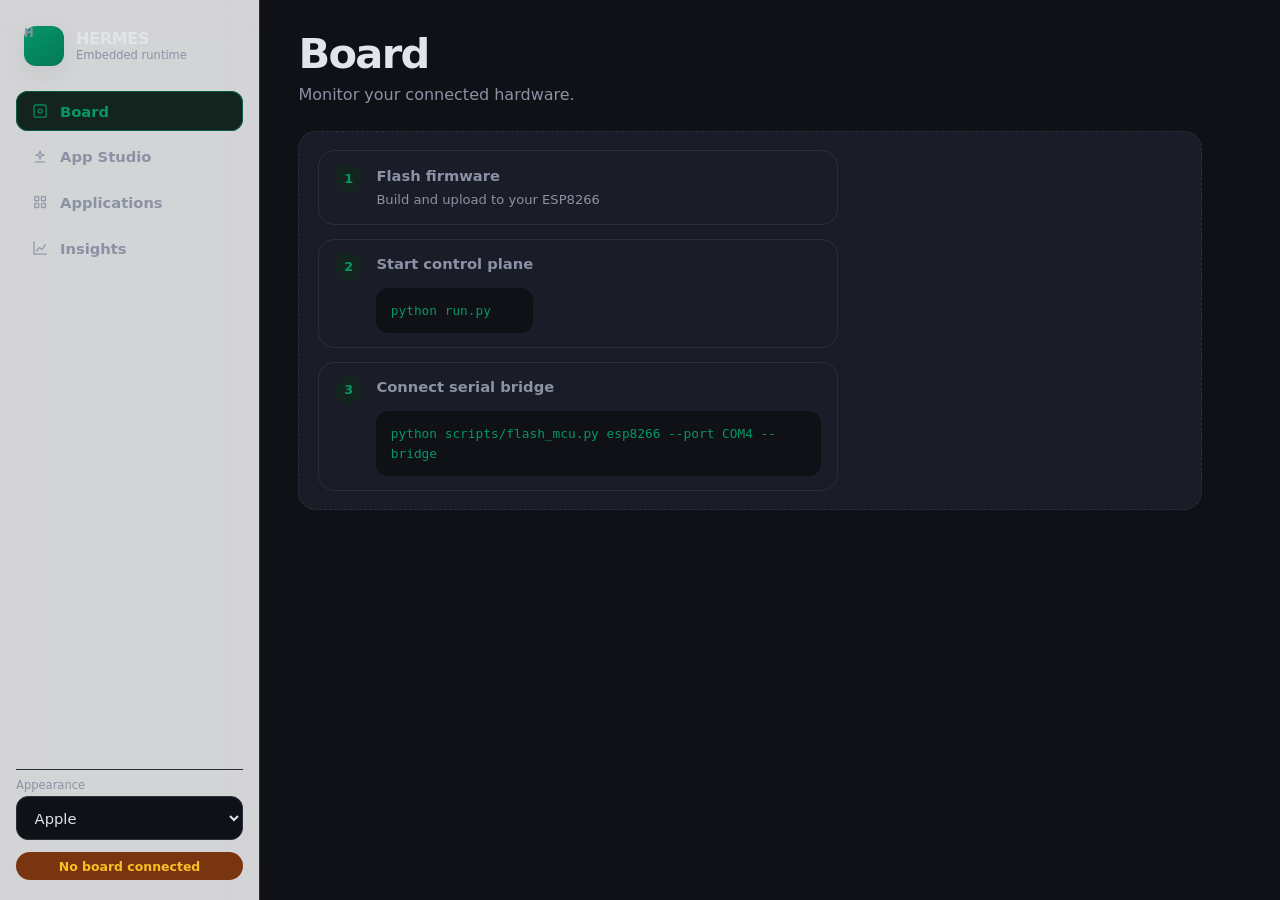
==== commit ee227ef2: "Fix App Studio selection, SVG icons, board UI, and IDE IntelliSense. Replace nested blueprint button" ====
--- a/dashboard/index.html
+++ b/dashboard/index.html
@@ -4,6 +4,9 @@
   <meta charset="UTF-8">
   <meta name="viewport" content="width=device-width, initial-scale=1.0, viewport-fit=cover">
   <title>HERMES</title>
+  <link rel="manifest" href="/manifest.webmanifest">
+  <meta name="theme-color" content="#007aff">
+  <link rel="stylesheet" href="tokens.css">
   <link rel="stylesheet" href="themes.css">
   <link rel="stylesheet" href="style.css">
   <script>
@@ -23,16 +26,16 @@
       </div>
       <nav class="nav" aria-label="Main">
         <button type="button" class="nav-item active" data-view="board">
-          <span class="nav-icon">◉</span> Board
+          <span class="nav-icon" data-icon="navBoard"></span> Board
         </button>
         <button type="button" class="nav-item" data-view="studio">
-          <span class="nav-icon">✦</span> App Studio
+          <span class="nav-icon" data-icon="navStudio"></span> App Studio
         </button>
         <button type="button" class="nav-item" data-view="apps">
-          <span class="nav-icon">▣</span> Applications
+          <span class="nav-icon" data-icon="navApps"></span> Applications
         </button>
         <button type="button" class="nav-item" data-view="insights">
-          <span class="nav-icon">◧</span> Insights
+          <span class="nav-icon" data-icon="navInsights"></span> Insights
         </button>
       </nav>
       <div class="sidebar-foot">
@@ -56,6 +59,9 @@
             <p class="eyebrow">Connected board</p>
             <h2 id="board-name">—</h2>
             <p class="board-meta"><span id="board-type">—</span> · <span id="board-status" class="status-chip">—</span></p>
+            <div class="board-hero-actions">
+              <a id="board-open-link" class="btn btn-secondary btn-sm hidden" href="#" target="_blank" rel="noopener">Open board UI</a>
+            </div>
           </div>
           <div class="board-stats">
             <div class="metric-tile"><span class="label">CPU</span><span id="board-cpu" class="value">—</span></div>
@@ -65,10 +71,13 @@
           </div>
         </div>
 
-        <p id="no-board-hint" class="empty-state">
-          No board connected yet. Flash firmware, start the control plane, then run the serial bridge:
-          <code>python scripts/flash_mcu.py esp8266 --port COM4 --bridge</code>
-        </p>
+        <div id="no-board-hint" class="empty-state">
+          <div class="setup-steps">
+            <div class="setup-step"><span class="step-num">1</span><div><strong>Flash firmware</strong><p>Build and upload to your ESP8266</p></div></div>
+            <div class="setup-step"><span class="step-num">2</span><div><strong>Start control plane</strong><p><code>python run.py</code></p></div></div>
+            <div class="setup-step"><span class="step-num">3</span><div><strong>Connect serial bridge</strong><p><code>python scripts/flash_mcu.py esp8266 --port COM4 --bridge</code></p></div></div>
+          </div>
+        </div>
 
         <div id="node-grid-section">
           <div class="node-grid" id="node-grid"></div>
@@ -82,13 +91,22 @@
           <p class="view-lead">Choose a blueprint, customize every field, then deploy.</p>
         </header>
         <div class="studio-shell">
-          <aside class="blueprint-rail" id="blueprint-list" aria-label="Blueprints"></aside>
+          <aside class="blueprint-rail-wrap">
+            <div class="blueprint-rail-head">
+              <input type="search" id="blueprint-search" class="blueprint-search" placeholder="Search apps…" aria-label="Search blueprints">
+              <div class="category-chips" id="category-chips" role="tablist" aria-label="App categories"></div>
+              <p id="blueprint-count" class="blueprint-count">Loading…</p>
+            </div>
+            <div id="favorites-rail" class="favorites-rail hidden"></div>
+            <aside class="blueprint-rail" id="blueprint-list" aria-label="Blueprints"></aside>
+          </aside>
           <div class="studio-sheet">
             <div class="studio-sheet-head">
               <h2 id="studio-title">Select a blueprint</h2>
               <p id="studio-hint" class="view-lead">Pick a template on the left to begin.</p>
             </div>
             <div id="studio-metrics" class="studio-metrics hidden"></div>
+            <div id="studio-preview" class="studio-preview hidden" aria-live="polite"></div>
             <form class="studio-form" id="studio-form" onsubmit="return false">
               <div id="studio-fields" class="field-stack"></div>
               <div class="studio-actions">
@@ -122,6 +140,10 @@
           <div class="metric-tile large"><span class="label">Apps</span><span id="m-apps" class="value">0</span></div>
         </div>
         <div class="group-card">
+          <h3 class="group-title">Alerts</h3>
+          <div id="alerts-panel" class="alerts-panel hint">No active alerts</div>
+        </div>
+        <div class="group-card">
           <h3 class="group-title">Load history</h3>
           <div id="analytics-chart" class="analytics-chart"></div>
         </div>
@@ -146,6 +168,31 @@
     </div>
   </div>
 
+  <div id="deploy-modal" class="modal hidden" role="dialog" aria-modal="true">
+    <div class="modal-sheet">
+      <h3>Confirm deploy</h3>
+      <div id="deploy-summary" class="deploy-summary"></div>
+      <div class="modal-actions">
+        <button type="button" id="btn-deploy-cancel" class="btn btn-secondary">Cancel</button>
+        <button type="button" id="btn-deploy-confirm" class="btn btn-primary">Deploy</button>
+      </div>
+    </div>
+  </div>
+
+  <nav class="mobile-nav" id="mobile-nav" aria-label="Mobile">
+    <button type="button" class="nav-item active" data-view="board"><span>Board</span></button>
+    <button type="button" class="nav-item" data-view="studio"><span>Studio</span></button>
+    <button type="button" class="nav-item" data-view="apps"><span>Apps</span></button>
+    <button type="button" class="nav-item" data-view="insights"><span>Insights</span></button>
+  </nav>
+
+  <script src="icons.js"></script>
+  <script src="studio-catalog.js"></script>
   <script src="app.js"></script>
+  <script>
+    if ('serviceWorker' in navigator) {
+      navigator.serviceWorker.register('/sw.js').catch(() => {});
+    }
+  </script>
 </body>
 </html>
--- a/dashboard/tokens.css
+++ b/dashboard/tokens.css
@@ -0,0 +1,48 @@
+/* Shared design tokens — imported by dashboard; mirrored on-board via inline vars */
+@import url("themes.css");
+
+:root {
+  --radius-sm: 10px;
+  --radius-md: 14px;
+  --radius-lg: 18px;
+  --radius-xl: 22px;
+  --radius-pill: 999px;
+  --space-xs: 0.35rem;
+  --space-sm: 0.55rem;
+  --space-md: 0.85rem;
+  --space-lg: 1.25rem;
+  --font-caption: 0.72rem;
+  --font-body: 0.92rem;
+  --font-title: 1.35rem;
+  --transition-fast: 0.15s ease;
+  --accent-ring: var(--focus-ring);
+}
+
+[data-theme="oled"] {
+  --bg: #000000;
+  --bg-elevated: #0a0a0a;
+  --bg-input: #111111;
+  --bg-header: #0a0a0a;
+  --bg-table-head: #141414;
+  --sidebar-bg: rgba(0, 0, 0, 0.94);
+  --border: #2a2a2a;
+  --border-hover: #444444;
+  --text: #f5f5f7;
+  --text-muted: #8e8e93;
+  --accent: #0a84ff;
+  --accent-strong: #0a84ff;
+  --accent-hover: #409cff;
+  --accent-bg: #0d1a2d;
+  --accent-border: #1a3a5c;
+  --badge-online-bg: #0d2818;
+  --badge-warn-bg: #2d1f0a;
+  --badge-warn-text: #ff9f0a;
+  --state-paused: #ff9f0a;
+  --bar: #0a84ff;
+  --hero-grad-end: #0a0a0a;
+  --overlay: rgba(0, 0, 0, 0.72);
+  --stat-overlay: rgba(255, 255, 255, 0.04);
+  --primary-fg: #ffffff;
+  --shadow-soft: none;
+  --shadow-modal: 0 24px 48px rgba(0, 0, 0, 0.85);
+}
--- a/dashboard/style.css
+++ b/dashboard/style.css
@@ -332,15 +332,54 @@
   gap: 1rem;
 }
 
+.blueprint-rail-wrap {
+  display: flex;
+  flex-direction: column;
+  gap: 0.45rem;
+  min-height: 0;
+}
+
+.blueprint-rail-head {
+  display: flex;
+  flex-direction: column;
+  gap: 0.35rem;
+}
+
+.blueprint-search {
+  width: 100%;
+  padding: 0.62rem 0.75rem;
+  border-radius: 12px;
+  border: 1px solid var(--border);
+  background: var(--bg-input);
+  color: var(--text);
+  font: inherit;
+  font-size: 0.85rem;
+}
+
+.blueprint-search:focus {
+  outline: none;
+  border-color: var(--accent-strong);
+  box-shadow: 0 0 0 4px var(--accent-ring);
+}
+
+.blueprint-count {
+  font-size: 0.75rem;
+  color: var(--text-muted);
+  margin: 0;
+}
+
 .blueprint-rail {
   display: flex;
   flex-direction: column;
   gap: 0.55rem;
-  max-height: 560px;
+  max-height: calc(100vh - 220px);
+  min-height: 280px;
   overflow: auto;
+  padding-right: 0.15rem;
 }
 
 .bp-card {
+  position: relative;
   text-align: left;
   background: var(--bg-elevated);
   border: 1px solid var(--border);
@@ -375,6 +414,13 @@
   font-size: 0.78rem;
   color: var(--text-muted);
   line-height: 1.4;
+}
+
+.blueprint-empty {
+  font-size: 0.8rem;
+  color: var(--text-muted);
+  padding: 0.5rem 0.25rem;
+  margin: 0;
 }
 
 .studio-sheet {
@@ -662,3 +708,52 @@
 
   .metric-grid { grid-template-columns: repeat(2, minmax(0, 1fr)); }
 }
+
+/* Enhancement pack */
+.setup-steps { display: flex; flex-direction: column; gap: 0.85rem; max-width: 520px; }
+.setup-step { display: flex; gap: 0.85rem; align-items: flex-start; padding: 0.85rem 1rem; border-radius: 16px; background: var(--bg-elevated); border: 1px solid var(--border); }
+.step-num { width: 28px; height: 28px; border-radius: 50%; display: grid; place-items: center; font-size: 0.8rem; font-weight: 700; background: var(--accent-bg); color: var(--accent-strong); flex-shrink: 0; }
+.setup-step strong { display: block; font-size: 0.92rem; margin-bottom: 0.15rem; }
+.setup-step p { font-size: 0.82rem; color: var(--text-muted); margin: 0; }
+.board-hero-actions { margin-top: 0.65rem; }
+.btn-sm { padding: 0.5rem 0.9rem; font-size: 0.82rem; }
+.category-chips { display: flex; flex-wrap: wrap; gap: 0.35rem; }
+.cat-chip { border: 1px solid var(--border); background: var(--bg-input); color: inherit; border-radius: 999px; padding: 0.35rem 0.7rem; font: inherit; font-size: 0.74rem; font-weight: 600; cursor: pointer; }
+.cat-chip.active { border-color: var(--accent-strong); background: var(--accent-bg); color: var(--accent-strong); }
+.favorites-rail { display: flex; flex-wrap: wrap; gap: 0.35rem; margin-bottom: 0.35rem; }
+.fav-chip { border: 1px solid var(--border); background: var(--bg-elevated); border-radius: 999px; padding: 0.3rem 0.65rem; font-size: 0.72rem; cursor: pointer; }
+.bp-card .bp-icon { margin-right: 0.25rem; display: inline-flex; vertical-align: middle; }
+.bp-card .bp-fav { position: absolute; top: 0.65rem; right: 0.65rem; border: none; background: transparent; cursor: pointer; padding: 0.15rem; line-height: 0; opacity: 0.55; }
+.bp-card .bp-fav.on { opacity: 1; color: #ff9f0a; }
+.bp-card .bp-fav:hover { opacity: 1; }
+.bp-card strong { padding-right: 1.75rem; }
+.svg-icon { width: 1.05em; height: 1.05em; display: inline-block; vertical-align: -0.15em; flex-shrink: 0; }
+.chip-icon, .nav-icon { display: inline-flex; align-items: center; justify-content: center; }
+.nav-icon .svg-icon { width: 1.1em; height: 1.1em; }
+.app-card-icon { display: flex; align-items: center; justify-content: center; color: var(--accent-strong); }
+.app-card-icon .svg-icon { width: 1.5rem; height: 1.5rem; }
+.cat-chip { display: inline-flex; align-items: center; gap: 0.35rem; }
+.fav-chip { display: inline-flex; align-items: center; gap: 0.35rem; }
+.studio-preview { display: grid; grid-template-columns: repeat(3, 1fr); gap: 0.5rem; margin: 0.75rem 0; }
+.preview-tile { background: var(--bg-input); border: 1px solid var(--border); border-radius: 12px; padding: 0.65rem; }
+.preview-tile .label { font-size: 0.68rem; color: var(--text-muted); }
+.preview-tile .value { font-size: 1rem; font-weight: 700; }
+.deploy-summary .row { display: flex; justify-content: space-between; padding: 0.4rem 0; font-size: 0.88rem; border-bottom: 1px solid var(--border); }
+.deploy-summary .row:last-child { border: none; }
+.app-list { display: grid; grid-template-columns: repeat(auto-fill, minmax(280px, 1fr)); gap: 0.85rem; }
+.app-card { display: flex; flex-direction: column; gap: 0.65rem; background: var(--bg-elevated); border: 1px solid var(--border); border-radius: 18px; padding: 1rem; box-shadow: var(--shadow-soft); }
+.app-card-icon { font-size: 1.5rem; display: flex; align-items: center; color: var(--accent-strong); }
+.app-card h3 { font-size: 1rem; font-weight: 700; }
+.app-card-actions { display: flex; flex-wrap: wrap; gap: 0.4rem; }
+.alerts-panel .alert-item { padding: 0.5rem 0; border-bottom: 1px solid var(--border); font-size: 0.85rem; }
+.alerts-panel .alert-item:last-child { border: none; }
+.analytics-chart { height: 100px; }
+.analytics-chart .bar { transition: height 0.3s ease; }
+.mobile-nav { display: none; position: fixed; left: 0; right: 0; bottom: 0; z-index: 90; background: var(--bg-elevated); border-top: 1px solid var(--border); padding: 0.35rem 0.5rem calc(0.35rem + env(safe-area-inset-bottom)); }
+.mobile-nav button { flex: 1; border: none; background: transparent; color: var(--text-muted); font: inherit; font-size: 0.72rem; padding: 0.45rem; border-radius: 10px; }
+.mobile-nav button.active { color: var(--accent-strong); font-weight: 700; }
+@media (max-width: 900px) {
+  .mobile-nav { display: flex; }
+  .content { padding-bottom: calc(4rem + env(safe-area-inset-bottom)); }
+  .sidebar .nav { display: none; }
+}
